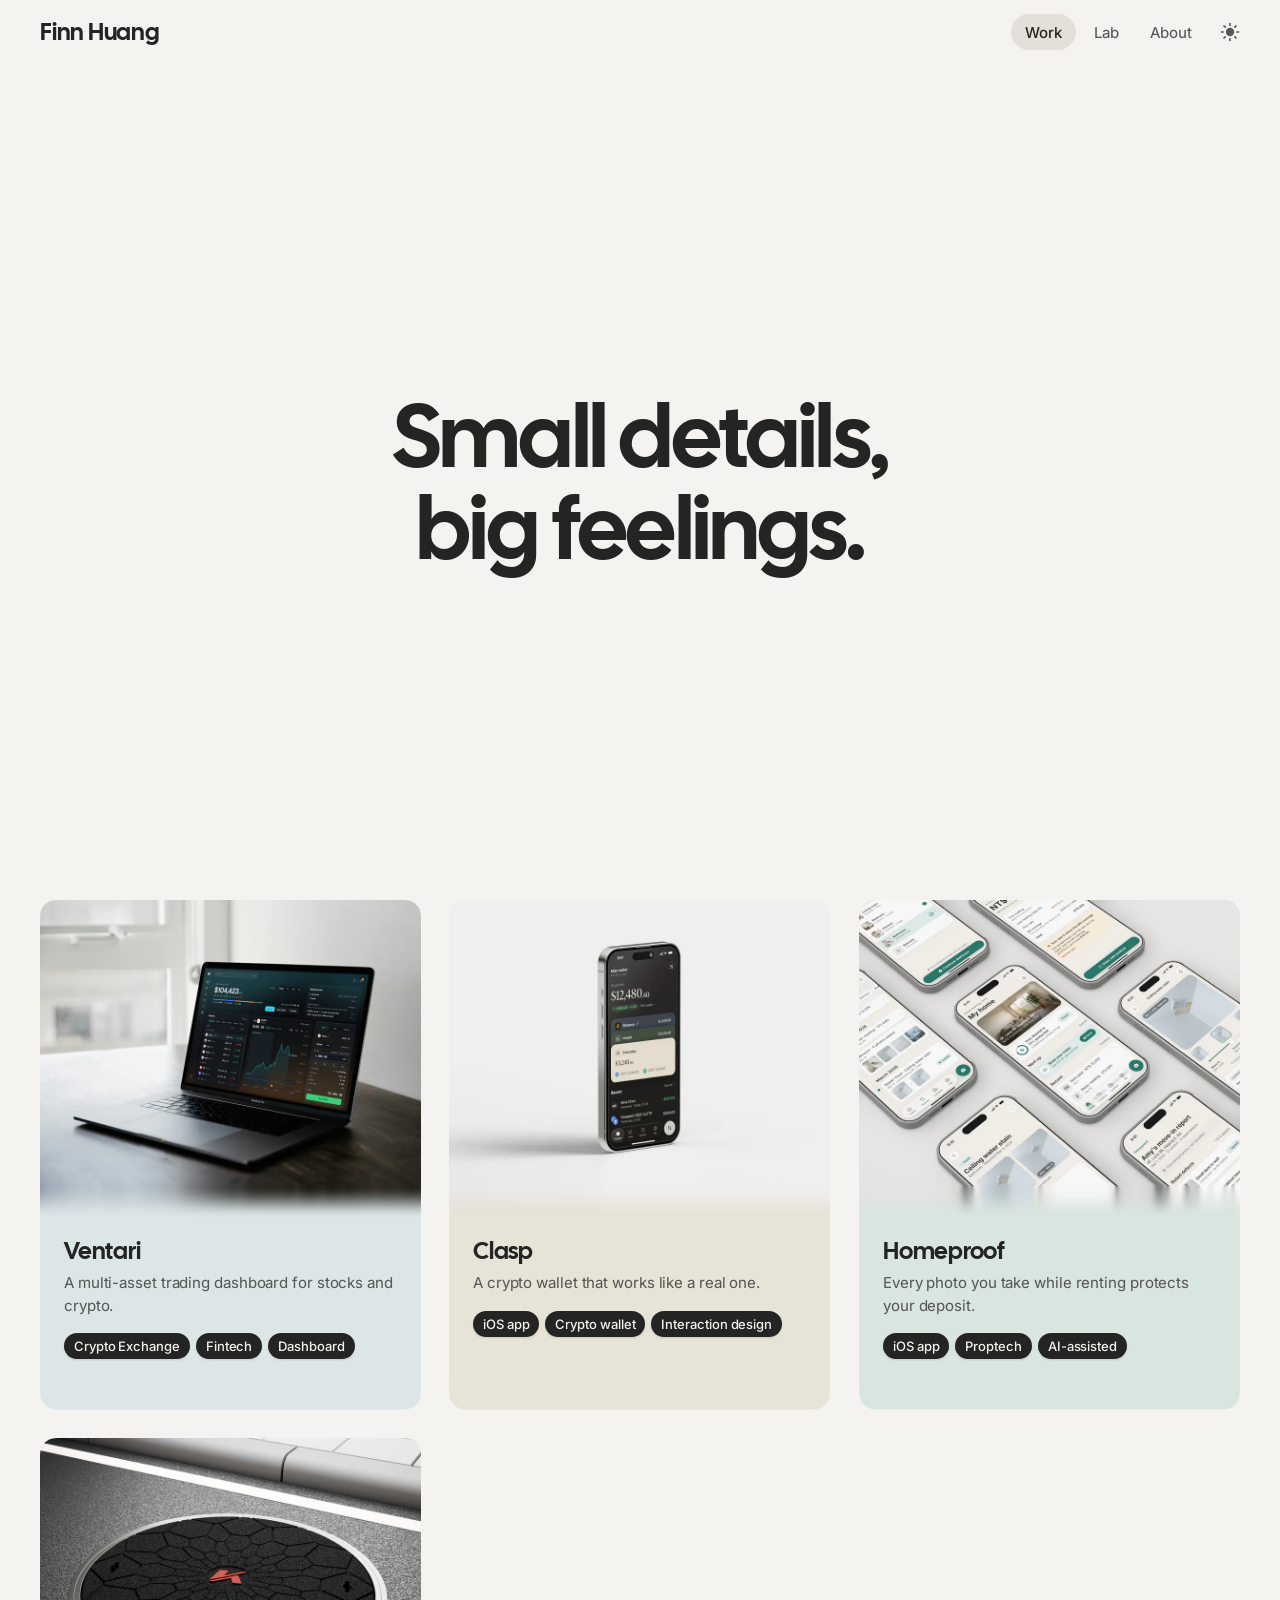
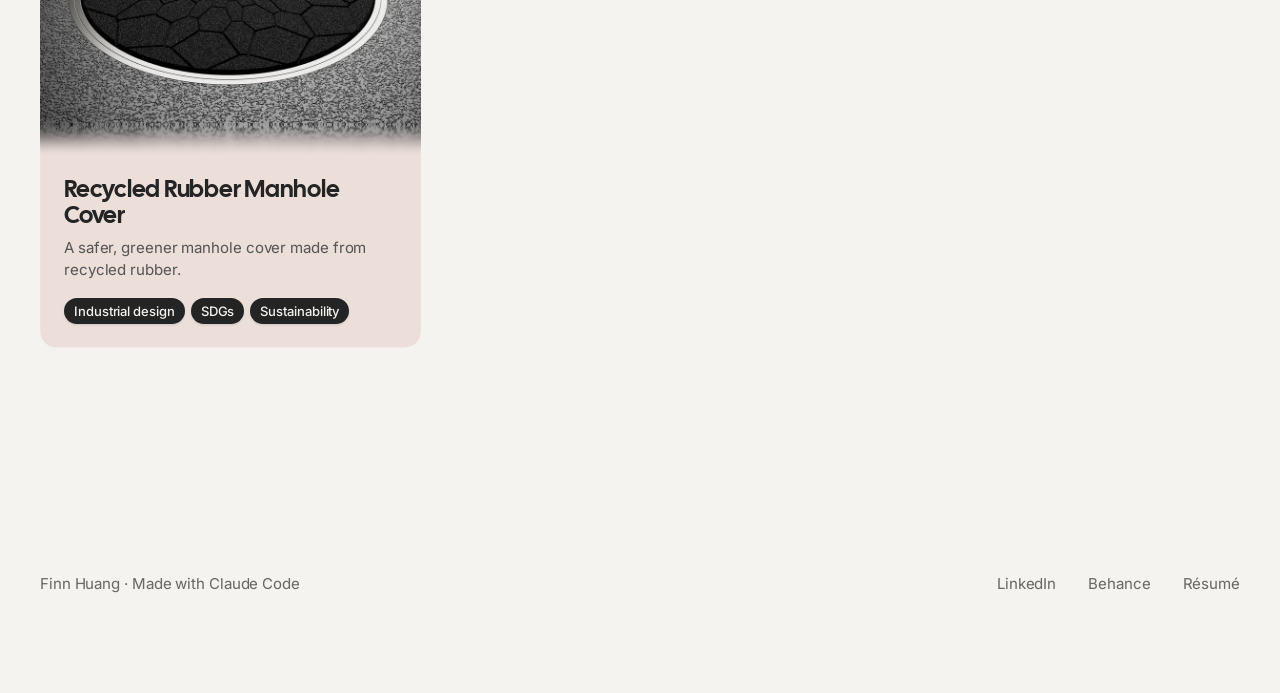
==== index.html @ 0fa808c5 "Deploy site to GitHub Pages" ====
<!doctype html>
<html lang="en">
<head>
<meta charset="utf-8">
<meta name="viewport" content="width=device-width, initial-scale=1">
<title>Finn Huang</title>
<!-- Opt in to the page transition before anything else loads, so Chrome always sees it (§4.2). -->
<style>@view-transition { navigation: auto; }</style>
<meta name="description" content="Finn Huang is a UI/UX designer in New Taipei.">
<link rel="icon" href="/favicon.ico" sizes="32x32">
<link rel="icon" href="/favicon.svg" type="image/svg+xml">
<link rel="apple-touch-icon" href="/apple-touch-icon.png">
<meta property="og:type" content="website">
<meta property="og:title" content="Finn Huang">
<meta property="og:description" content="Finn Huang is a UI/UX designer in New Taipei.">
<meta property="og:url" content="https://finnhuang0803.github.io/">
<meta property="og:image" content="https://finnhuang0803.github.io/share-card.png">
<meta property="og:image:width" content="1200">
<meta property="og:image:height" content="630">
<meta name="twitter:card" content="summary_large_image">
<meta name="twitter:image" content="https://finnhuang0803.github.io/share-card.png">
<script src="/assets/js/theme-init.js"></script>
<script src="/assets/js/transition.js"></script>
<script>document.documentElement.classList.add("js")</script>
<link rel="preload" href="/assets/fonts/cal-sans-latin-400-normal.woff2" as="font" type="font/woff2" crossorigin>
<link rel="preload" href="/assets/fonts/inter-latin-wght-normal.woff2" as="font" type="font/woff2" crossorigin>
<link rel="stylesheet" href="/assets/css/tokens.css">
<link rel="stylesheet" href="/assets/css/site.css">
<link rel="stylesheet" href="/assets/css/transition.css">
<link rel="stylesheet" href="/assets/css/home.css">
<link rel="preload" href="/content/projects.json" as="fetch" crossorigin>
<script type="module" src="/assets/js/site.js"></script>
<script type="module" src="/assets/js/home.js"></script>
</head>
<body>
  <a class="skip-link" href="#main">Skip to content</a>

  <!-- Navigation bar: identical on every page; only aria-current moves. -->
  <header class="site-nav">
    <div class="container site-nav__inner">
      <a class="site-nav__name" href="/">Finn Huang</a>
      <nav aria-label="Main">
        <ul class="site-nav__list">
          <li><a class="site-nav__link" href="/" aria-current="page">Work</a></li>
          <li><a class="site-nav__link" href="/lab/">Lab</a></li>
          <li><a class="site-nav__link" href="/about/">About</a></li>
        </ul>
      </nav>
      <button class="theme-toggle sq" data-squircle="12" type="button" aria-label="Switch theme">
        <svg class="sq-shape" aria-hidden="true"><path class="hover"/><path class="ring"/></svg>
        <svg class="theme-toggle__icon" viewBox="0 0 24 24" aria-hidden="true">
          <mask id="theme-toggle-mask" maskUnits="userSpaceOnUse" x="-4" y="-4" width="32" height="32">
            <rect x="-4" y="-4" width="32" height="32" fill="#fff"/>
            <circle class="theme-toggle__cut" cx="17.2" cy="7.6" r="7.4" fill="#000"/>
          </mask>
          <g mask="url(#theme-toggle-mask)"><circle class="theme-toggle__disc" cx="12" cy="12" r="5"/></g>
          <path class="theme-toggle__rays" d="M12 1.8v2M12 20.2v2M1.8 12h2M20.2 12h2M4.79 4.79l1.41 1.41M17.8 17.8l1.41 1.41M4.79 19.21l1.41-1.41M17.8 6.2l1.41-1.41"/>
        </svg>
      </button>
    </div>
  </header>

  <main id="main" class="page">
    <h1 class="visually-hidden">Work</h1>

    <!-- Opening (§4.1): two statements, switching every 5s with a split-flap animation. -->
    <section class="opening" aria-label="Opening">
      <div class="container">
        <p class="opening__statement" data-page-enter data-flap='["Small details, big feelings.", "Quiet design, clear intent."]'>Small details, big feelings.</p>
      </div>
      <!-- Scroll hint: fades in 2s after arrival, fades out as soon as the page scrolls. -->
      <svg class="scroll-hint" viewBox="0 0 24 24" aria-hidden="true"><path d="M12 4v15M6 13l6 6 6-6"/></svg>
    </section>

    <!-- Project cards (§4.2), built from /content/projects.json. -->
    <section class="work" aria-labelledby="work-heading">
      <div class="container">
        <h2 class="visually-hidden" id="work-heading">Projects</h2>
        <ul class="card-grid" data-project-grid></ul>
      </div>
    </section>

    <!-- The "View" magnifier that replaces the cursor over a card. -->
    <div class="view-cursor" aria-hidden="true"><div class="view-cursor__glass"><span class="view-cursor__handle"></span><span class="view-cursor__lens">View</span></div></div>
  </main>

  <!-- Footer: identical on every page. -->
  <footer class="site-footer">
    <div class="container site-footer__inner">
      <p class="site-footer__credit">Finn Huang · Made with Claude Code</p>
      <ul class="site-footer__links">
        <li><a class="site-footer__link" href="https://www.linkedin.com/in/finn-huang-227323421" target="_blank" rel="noopener">LinkedIn</a></li>
        <li><a class="site-footer__link" href="https://www.behance.net/huangjack2" target="_blank" rel="noopener">Behance</a></li>
        <li><a class="site-footer__link" href="/Finn-Huang-Resume.pdf" target="_blank" rel="noopener">Résumé</a></li>
      </ul>
    </div>
  </footer>
</body>
</html>
---- assets/css/tokens.css ----
/* Global tokens (site-design-system.md §2, §8). Every page loads this file first. */

/* ---------- Fonts: self-hosted WOFF2, licences beside them in /assets/fonts ---------- */
@font-face {
  font-family: "Cal Sans";
  src: url("/assets/fonts/cal-sans-latin-400-normal.woff2") format("woff2");
  font-weight: 400;
  font-style: normal;
  font-display: swap;
}
@font-face {
  font-family: "Inter";
  src: url("/assets/fonts/inter-latin-wght-normal.woff2") format("woff2");
  font-weight: 100 900;
  font-style: normal;
  font-display: swap;
}

/* ---------- Colour tokens are registered as colours so a theme switch can cross-fade them ---------- */
@property --bg           { syntax: "<color>"; inherits: true; initial-value: #F5F3EF; }
@property --surface      { syntax: "<color>"; inherits: true; initial-value: #ECE9E4; }
@property --line         { syntax: "<color>"; inherits: true; initial-value: #DEDAD3; }
@property --nav-selected { syntax: "<color>"; inherits: true; initial-value: #E4E0D9; }
@property --ink          { syntax: "<color>"; inherits: true; initial-value: #242424; }
@property --ink-2        { syntax: "<color>"; inherits: true; initial-value: #575757; }
@property --ink-3        { syntax: "<color>"; inherits: true; initial-value: #696969; }
@property --accent       { syntax: "<color>"; inherits: true; initial-value: #C2410C; }
@property --card-ventari       { syntax: "<color>"; inherits: true; initial-value: #DCE6E7; }
@property --card-clasp         { syntax: "<color>"; inherits: true; initial-value: #E7E3D6; }
@property --card-homeproof     { syntax: "<color>"; inherits: true; initial-value: #D9E6E0; }
@property --card-manhole-cover { syntax: "<color>"; inherits: true; initial-value: #ECDFDA; }

:root {
  /* ----- Linen + Ember, light ----- */
  color-scheme: light;
  --bg: #F5F3EF;
  --surface: #ECE9E4;
  --line: #DEDAD3;
  --nav-selected: #E4E0D9;
  --ink: #242424;
  --ink-2: #575757;
  --ink-3: #696969;
  --accent: #C2410C;

  /* Project card tints (option A "Soft") */
  --card-ventari: #DCE6E7;
  --card-clasp: #E7E3D6;
  --card-homeproof: #D9E6E0;
  --card-manhole-cover: #ECDFDA;

  /* ----- Fixed colours used by single components (values from the spec; same in both modes
     unless the dark block below changes them). Collected here in step 7 (Hallmark Floor 48). ----- */
  --marker-ink: #FFFFFF;                    /* number on markers and note badges (§5.2) */
  --chip-shadow: rgb(0 0 0 / .18);          /* markers, badges, card tags */
  --homeproof-green: #1F7A6A;               /* timeline bar, rail and points (§5.4) */
  --on-green: #FFFFFF;                      /* text on the timeline bar */
  --panel-manhole: #ECDFDA;                 /* exploded-view panel (§5.3) */
  --panel-manhole-lit: #E3D4CE;             /* note highlight on that panel */
  --ink-light: #242424;                     /* light-mode colours, kept on the light panel */
  --ink-2-light: #575757;
  --ink-3-light: #696969;
  --accent-light: #C2410C;
  --marker-ink-light: #FFFFFF;
  --card-shadow-near: rgb(0 0 0 / .06);     /* lifted card (§4.2) */
  --card-shadow-far: rgb(0 0 0 / .12);
  --tag-ring: rgb(255 255 255 / .18);       /* ring outside the card tags (§4.2.1) */
  --lens-outline: #FFFFFF;                  /* "View" magnifier outline and shadow (§4.2) */
  --lens-shadow: rgb(0 0 0 / .28);

  /* 0 in light, 1 in dark: lets CSS morph things (the theme toggle) with the theme */
  --is-dark: 0;

  /* Page colours change with the theme on the same spring as the toggle icon, so both
     arrive in the same moment. The colours use the flat curve: they follow the spring
     until it first reaches its target and stay there (colours do not bounce). */
  --theme-dur: var(--spring-state-dur);
  --theme-ease: var(--spring-state-flat);
  transition:
    --bg var(--theme-dur) var(--theme-ease), --surface var(--theme-dur) var(--theme-ease), --line var(--theme-dur) var(--theme-ease),
    --nav-selected var(--theme-dur) var(--theme-ease), --ink var(--theme-dur) var(--theme-ease), --ink-2 var(--theme-dur) var(--theme-ease),
    --ink-3 var(--theme-dur) var(--theme-ease), --accent var(--theme-dur) var(--theme-ease),
    --card-ventari var(--theme-dur) var(--theme-ease), --card-clasp var(--theme-dur) var(--theme-ease),
    --card-homeproof var(--theme-dur) var(--theme-ease), --card-manhole-cover var(--theme-dur) var(--theme-ease);

  /* ----- Type ----- */
  --font-display: "Cal Sans", "Inter", system-ui, -apple-system, "Segoe UI", sans-serif;
  --font-text: "Inter", system-ui, -apple-system, "Segoe UI", sans-serif;

  --tracking-text: -0.011em;     /* Inter, slightly negative (as in the Lab prototypes) */
  --tracking-small: -0.006em;    /* Inter at 13–15px */
  --tracking-display: -0.02em;         /* Cal Sans: page titles, large statements, major headings */
  --tracking-display-small: -0.01em;   /* Cal Sans: name in the nav, minor headings */

  /* Role: size, line height, weight (desktop reference at 1440; display sizes are fluid) */
  --name-size: 24px;        --name-lh: 24px;         --name-weight: 400;
  --nav-size: 15px;         --nav-lh: 23px;          --nav-weight: 450;   --nav-weight-selected: 500;
  --hero-size: clamp(44px, calc(32px + 4.4444vw), 96px);                  /* 96 at 1440, 68 at 810 */
  --hero-lh: 1.04;
  --h2-major-size: clamp(28px, calc(14.571px + 1.9048vw), 42px);          /* 42 at 1440, 30 at 810 */
  --h2-minor-size: clamp(24px, calc(10.667px + 1.4815vw), 32px);          /* 32 at 1440, 22.7 at 810 */
  --heading-lh: 1.1;
  --lead-size: 18px;        --lead-lh: 28.8px;       --lead-weight: 420;
  --body-size: 16px;        --body-lh: 25.6px;       --body-weight: 420;
  --meta-size: 15px;        --meta-size-small: 13px; --meta-lh: 1.5;
  --meta-weight: 420;       --meta-weight-strong: 450;
  --button-size: 14px;      --button-lh: 20px;       --button-weight: 500;
  --emphasis-weight: 540;
  --note-title-weight: 500;

  /* ----- Spacing and pacing ----- */
  --nav-h: 64px;
  --content-max: 1280px;                                  /* includes the side gutters */
  --gutter: clamp(20px, 5vw, 40px);                       /* 40 from 800 wide up */
  --section-gap: clamp(80px, 10vw, 144px);                /* 144 at 1440 */
  --grid-gap: clamp(20px, 2.2223vw, 32px);                /* 32 at 1440 */
  --footer-h: clamp(176px, 17.0139vw, 245px);             /* 245 at 1440 */

  /* ----- Radius tiers (all drawn as 60% squircles by /assets/js/squircle.js) ----- */
  --radius-panel: 16;
  --radius-icon-button: 12;
  --radius-control: 8;
  --radius-chip: 6;

  /* ----- Spring tokens (§8). These are fallbacks; /assets/js/spring.js replaces them
     with exact spring curves generated from response / damping. ----- */
  --spring-press: cubic-bezier(.3, 1.4, .5, 1);    --spring-press-dur: 550ms;
  --spring-state: cubic-bezier(.3, 1.3, .5, 1);    --spring-state-dur: 641ms;
  --spring-state-flat: cubic-bezier(.3, 1, .5, 1);
  --spring-travel: cubic-bezier(.25, 1.15, .4, 1); --spring-travel-dur: 687ms;
  --spring-enter: cubic-bezier(.2, .9, .3, 1);     --spring-enter-dur: 672ms;
}

/* ----- Linen + Ember, dark: only when the visitor chose it (light is the default) ----- */
:root[data-theme="dark"] {
  color-scheme: dark;
  --bg: #161514;
  --surface: #1F1E1C;
  --line: #2C2A27;
  --nav-selected: #2B2926;
  --ink: #E6E6E6;
  --ink-2: #B0B0B0;
  --ink-3: #8C8C8C;
  --accent: #FB8A5C;
  --card-ventari: #1C2527;
  --card-clasp: #25241E;
  --card-homeproof: #1B2622;
  --card-manhole-cover: #2A201E;
  --marker-ink: #161514;
  --card-shadow-near: rgb(0 0 0 / .35);
  --card-shadow-far: rgb(0 0 0 / .5);
  --lens-outline: rgb(0 0 0 / .6);
  --lens-shadow: rgb(0 0 0 / .4);
  --is-dark: 1;
}

@media (prefers-reduced-motion: reduce) {
  :root { --theme-dur: 200ms; --theme-ease: ease; }
}
---- assets/css/site.css ----
/* Page shell shared by every page: base styles, navigation bar, footer.
   Tokens come from tokens.css. Rules: site-design-system.md §2, §3, §8. */

*, *::before, *::after { box-sizing: border-box; }

html {
  overflow-x: clip;                     /* never a sideways scroll (Hallmark Floor 34) */
  -webkit-text-size-adjust: 100%;
  text-size-adjust: 100%;
  scroll-padding-top: var(--nav-h);
  background: var(--bg);
}

body {
  overflow-x: clip;
  margin: 0;
  min-height: 100vh;
  min-height: 100svh;
  padding-top: var(--nav-h);            /* room for the fixed navigation bar */
  display: flex;
  flex-direction: column;
  background: var(--bg);
  color: var(--ink);
  font-family: var(--font-text);
  font-size: var(--body-size);
  line-height: var(--body-lh);
  font-weight: var(--body-weight);
  letter-spacing: var(--tracking-text);
  -webkit-font-smoothing: antialiased;
  -moz-osx-font-smoothing: grayscale;
  text-rendering: optimizeLegibility;
}

a { color: inherit; text-decoration: none; }
button { font: inherit; letter-spacing: inherit; color: inherit; }
ul { margin: 0; padding: 0; list-style: none; }
p, h1, h2, h3 { margin: 0; }
strong { font-weight: var(--emphasis-weight); color: var(--ink); }
img, svg, video { display: block; max-width: 100%; }

:focus { outline: none; }
:focus-visible { outline: 2px solid var(--accent); outline-offset: 2px; }

.visually-hidden {
  position: absolute;
  width: 1px; height: 1px;
  margin: -1px; padding: 0; border: 0;
  overflow: hidden;
  clip-path: inset(50%);
  white-space: nowrap;
}

/* Content column: max 1280 including the side gutters, centred. */
.container {
  width: 100%;
  max-width: var(--content-max);
  margin-inline: auto;
  padding-inline: var(--gutter);
}

/* The first section of every page fills the first screen (viewport minus the nav). */
.page {
  flex: 1 0 auto;
  min-height: calc(100vh - var(--nav-h));
  min-height: calc(100svh - var(--nav-h));
}

/* Page entrance (§3): hidden before the first paint while page-enter.js prepares the fade. */
html.pe [data-page-enter] { opacity: 0; }

/* ---------- Squircle shapes (drawn by /assets/js/squircle.js) ---------- */
.sq { position: relative; isolation: isolate; }
.sq > svg.sq-shape {
  position: absolute; inset: 0;
  width: 100%; height: 100%;
  max-width: none;
  overflow: visible;
  pointer-events: none;
  z-index: -1;
}
.sq > svg.sq-shape path { fill: none; }

/* ---------- Skip link (keyboard only) ---------- */
.skip-link {
  position: fixed;
  top: 12px; left: 12px;
  z-index: 200;
  padding: 8px 14px;
  border-radius: 999px;
  background: var(--ink);
  color: var(--bg);
  font-size: var(--button-size);
  line-height: var(--button-lh);
  font-weight: var(--button-weight);
  transform: translateY(-64px);
}
.skip-link:focus-visible { transform: none; }

/* ---------- Navigation bar ---------- */
.site-nav {
  position: fixed;
  top: 0; left: 0; right: 0;
  z-index: 100;
  height: var(--nav-h);
  background: var(--bg);               /* solid; no glass */
}
/* No line at the top of the page; a 1px rule fades in once the page is scrolled. */
.site-nav::after {
  content: "";
  position: absolute;
  left: 0; right: 0; bottom: 0;
  height: 1px;
  background: var(--line);
  opacity: 0;
  transition: opacity 200ms ease;
}
.site-nav.is-scrolled::after { opacity: 1; }
.site-nav__inner {
  height: 100%;
  display: flex;
  align-items: center;
}
.site-nav__name {
  margin-right: auto;
  font-family: var(--font-display);
  font-size: var(--name-size);
  line-height: var(--name-lh);
  font-weight: var(--name-weight);
  letter-spacing: var(--tracking-display-small);
  color: var(--ink);
  white-space: nowrap;
  border-radius: 4px;
}
.site-nav__list {
  display: flex;
  align-items: center;
  gap: 4px;
}
.site-nav__link {
  position: relative;
  display: block;
  padding: 6.5px 14px;                 /* 36px tall pill */
  border-radius: 999px;                /* full pill: stays a plain radius */
  font-size: var(--nav-size);
  line-height: var(--nav-lh);
  font-weight: var(--nav-weight);
  letter-spacing: var(--tracking-small);
  color: var(--ink-2);
  white-space: nowrap;
  user-select: none;
  -webkit-user-select: none;
  -webkit-tap-highlight-color: transparent;
  transition: transform var(--spring-press-dur) var(--spring-press);
}
/* Taller hit area for fingers without changing the pill. */
.site-nav__link::after {
  content: "";
  position: absolute;
  inset: -6px 0;
}
.site-nav__link[aria-current="page"] {
  background: var(--nav-selected);
  color: var(--ink);
  font-weight: var(--nav-weight-selected);
}
@media (hover: hover) {
  .site-nav__link:hover { color: var(--ink); }
}
.site-nav__link:active,
.theme-toggle:active {
  transform: scale(.96);
  transition-duration: 120ms;
  transition-timing-function: ease-out;
}

/* Theme toggle: 40×40 icon button, radius 12 squircle. */
.theme-toggle {
  flex: none;
  width: 40px; height: 40px;
  margin: 0 -10px 0 4px;               /* the icon, not the button edge, lines up with the content edge */
  padding: 0;
  border: 0;
  background: none;
  display: grid;
  place-items: center;
  color: var(--ink-2);
  cursor: pointer;
  -webkit-tap-highlight-color: transparent;
  transition: transform var(--spring-press-dur) var(--spring-press);
}
.theme-toggle:focus-visible { outline: none; }      /* ring is drawn on the squircle path */
.theme-toggle > svg.sq-shape .hover { fill: var(--surface); opacity: 0; transition: opacity 120ms ease; }
.theme-toggle > svg.sq-shape .ring  { stroke: var(--accent); stroke-width: 4; opacity: 0; }
.theme-toggle:focus-visible > svg.sq-shape .ring { opacity: 1; }
@media (hover: hover) {
  .theme-toggle:hover { color: var(--ink); }
  .theme-toggle:hover > svg.sq-shape .hover { opacity: 1; }
}

/* Sun ⇄ moon morph, driven by --is-dark (0 light, 1 dark) on the state spring:
   the rays retract, the disc grows, and a crescent cut slides in from the top right. */
.theme-toggle__icon { width: 20px; height: 20px; overflow: visible; }
.theme-toggle__disc,
.theme-toggle__rays,
.theme-toggle__cut {
  transform-box: view-box;
  transform-origin: 12px 12px;
  transition:
    transform var(--spring-state-dur) var(--spring-state),
    opacity var(--spring-state-dur) var(--spring-state);
}
.theme-toggle__disc { fill: currentColor; transform: scale(calc(1 + .7 * var(--is-dark))); }
.theme-toggle__rays {
  fill: none;
  stroke: currentColor;
  stroke-width: 2;
  stroke-linecap: round;
  transform: rotate(calc(var(--is-dark) * -45deg)) scale(calc(1 - .65 * var(--is-dark)));
  opacity: calc(1 - var(--is-dark));
}
.theme-toggle__cut {
  transform: translate(calc((1 - var(--is-dark)) * 12px), calc((1 - var(--is-dark)) * -10px));
}

/* ---------- Back link "← All Work": project pages and the 404 page (§5) ---------- */
.back-link {
  display: inline-flex;
  align-items: center;
  gap: 8px;
  padding: 6px 0;
  border-radius: 4px;
  font-size: var(--meta-size);
  line-height: 24px;
  font-weight: var(--meta-weight-strong);
  letter-spacing: var(--tracking-small);
  color: var(--ink-2);
}
.back-link svg {
  width: 20px; height: 20px;
  fill: none;
  stroke: currentColor;
  stroke-width: 1.5;
  stroke-linecap: round;
  stroke-linejoin: round;
  transition: transform var(--spring-press-dur) var(--spring-press);
}
@media (hover: hover) {
  .back-link:hover { color: var(--ink); }
  .back-link:hover svg { transform: translateX(-3px); }
}
@media (prefers-reduced-motion: reduce) {
  .back-link svg { transition: none; }
  .back-link:hover svg { transform: none; }
}

/* ---------- Footer ---------- */
.site-footer {
  flex: none;
  min-height: var(--footer-h);
  display: flex;
  align-items: center;
  color: var(--ink-3);
  font-size: var(--meta-size);
  line-height: var(--meta-lh);
  font-weight: var(--meta-weight);
  letter-spacing: var(--tracking-small);
}
.site-footer__inner {
  display: flex;
  align-items: center;
  justify-content: space-between;
  gap: 16px 32px;
}
.site-footer__links {
  display: flex;
  align-items: center;
  gap: 32px;
}
.site-footer__link {
  position: relative;
  display: block;
  border-radius: 4px;
}
.site-footer__link::after {           /* taller hit area */
  content: "";
  position: absolute;
  inset: -10px -8px;
}
@media (hover: hover) {
  .site-footer__link:hover { color: var(--ink); }
}

/* ---------- Narrow screens ---------- */
@media (max-width: 639.98px) {
  .site-footer__inner {
    flex-direction: column;
    align-items: flex-start;
  }
  .site-footer__links { gap: 24px; }
}
@media (max-width: 479.98px) {
  .site-nav__list { gap: 0; }
  .site-nav__link { padding-inline: 10px; }
  .theme-toggle { margin-left: 0; }
}
/* Guard for very small phones (under 360 wide), so the bar never overflows. */
@media (max-width: 359.98px) {
  :root { --gutter: 16px; --name-size: 20px; }
  .site-nav__link { padding-inline: 8px; }
}

/* ---------- Reduce motion: no morph travel or press scale, a short fade instead ---------- */
@media (prefers-reduced-motion: reduce) {
  .site-nav__link, .theme-toggle { transition: none; }
  .site-nav__link:active, .theme-toggle:active { transform: none; }
  .theme-toggle__disc, .theme-toggle__cut { transition: none; }
  .theme-toggle__rays { transition: opacity 200ms ease; transform: none; }
}
---- assets/css/transition.css ----
/* Circular reveal between Home and project pages (site-design-system.md §4.2).
   Loaded on Home and every project page only; the motion itself is in transition.js. */

/* Both pages opt in to cross-document view transitions. They carry the return (project →
   Home) and the Forward button into a project; transition.js skips every other navigation.
   (Opening from a card draws its circle on Home itself, see .pt-veil.)
   The opt-in itself, @view-transition { navigation: auto; }, is an inline <style> at the top of
   each page's <head>: in this file it sometimes arrived after Chrome had already decided, and
   the return circle was skipped (found in step 7). */

/* The navigation bar is identical on both pages: it stays still above the circle. */
.site-nav { view-transition-name: site-nav; }

/* Pointer input reaches the live page during a transition, so a click is never lost. */
::view-transition { pointer-events: none; }

/* Opening: the new page (the project) is clipped to the growing circle over the old page,
   which stays as it was. No blending: both images are opaque. */
html.pt-open::view-transition-old(root),
html.pt-open::view-transition-new(root),
html.pt-return::view-transition-old(root),
html.pt-return::view-transition-new(root) {
  animation: none;
  mix-blend-mode: normal;
}

/* Returning: the old page (the project) lies on top and keeps covering Home until the grid
   is in place and the cards are about to rise; then it shrinks into the card. */
html.pt-return::view-transition-old(root) {
  z-index: 1;
  animation: pt-hold 3s linear;
}
@keyframes pt-hold { from { opacity: 1; } to { opacity: 1; } }

/* Returning to Home: its content waits, hidden, until the grid and its cards are ready (a few
   frames). With "pt-unpainted" the nav waits too: nothing is painted, so the browser keeps the
   previous page's last frame on screen until Home appears at the grid. */
html.pt-placing .page,
html.pt-placing .site-footer,
html.pt-unpainted body { visibility: hidden; }

/* The circle in the page colour, under the nav. Opening: it grows from the click point over
   Home (it is what the project page looks like before its entrance), then the browser switches
   page. Returning without a browser transition: it stands in for the still-empty project page
   and shrinks into the card. */
html.pt-opening .view-cursor { visibility: hidden; }
.pt-veil {
  position: fixed;
  inset: 0;
  z-index: 90;
  background: var(--bg);
  pointer-events: none;
}

/* Cards that were on screen a moment ago stay as they were (no entrance replay). */
.card-cell.pt-instant .card { transition: none !important; }
---- assets/css/home.css ----
/* Home (Work): opening statements and project cards. Rules: site-design-system.md §4, §8. */

/* ---------- Opening: one statement, centred, filling the first screen (§2 pacing, §4.1) ---------- */
.opening {
  position: relative;
  min-height: calc(100vh - var(--nav-h));
  min-height: calc(100svh - var(--nav-h));
  display: grid;
  align-items: center;
}
.opening__statement {
  position: relative;
  font-family: var(--font-display);
  font-size: var(--hero-size);
  line-height: var(--hero-lh);
  font-weight: 400;
  letter-spacing: var(--tracking-display);
  color: var(--ink);
  text-align: center;
  text-wrap: balance;
}

/* Scroll hint: a faint small arrow at the bottom centre of the first screen.
   home.js shows it 2s after arrival (fades in while settling 8px down into place, on
   spring-enter) and hides it as soon
   as the page scrolls (200ms fade). Reduced motion: fade only. */
.scroll-hint {
  position: absolute;
  left: 50%;
  bottom: 32px;
  width: 20px; height: 20px;
  margin-left: -10px;
  overflow: visible;
  pointer-events: none;
  fill: none;
  stroke: var(--ink-3);
  stroke-width: 1.5;
  stroke-linecap: round;
  stroke-linejoin: round;
  opacity: 0;
  transform: translate3d(0, -8px, 0);
  transition: opacity 200ms ease, transform 200ms ease;
}
.scroll-hint.is-on {
  opacity: .5;
  transform: none;
  transition:
    opacity var(--spring-enter-dur) var(--spring-enter),
    transform var(--spring-enter-dur) var(--spring-enter);
}
@media (prefers-reduced-motion: reduce) {
  .scroll-hint, .scroll-hint.is-on { transform: none; transition: opacity 200ms ease; }
}

/* Split-flap board (built by /assets/js/flap.js). Every character is its own layer,
   drawn at the position the browser gives it in normal text. */
.flap { position: relative; display: block; width: 100%; }
.flap__g {
  position: absolute;
  top: 0; left: 0;
  display: block;
  height: calc(var(--hero-size) * var(--hero-lh));
  white-space: pre;
  transform-origin: 50% 50%;            /* the hinge runs through the middle of the line */
  backface-visibility: hidden;
  will-change: transform, opacity;
  pointer-events: none;
}
.flap__g--top    { clip-path: inset(-40% -30% 50% -30%); }
.flap__g--bottom { clip-path: inset(50% -30% -40% -30%); }

/* Hidden copy used only to measure where each character sits. */
.flap__measure {
  position: absolute;
  inset: 0 0 auto 0;
  visibility: hidden;
  pointer-events: none;
}
.flap__measure-statement { position: absolute; top: 0; left: 0; right: 0; display: block; }
.flap__measure-half { display: block; }

/* ---------- Project grid (§4.2): max 3 per row, all cards the same height ---------- */
.work { padding-bottom: var(--section-gap); }
.card-grid {
  display: grid;
  grid-template-columns: repeat(3, minmax(0, 1fr));
  grid-auto-rows: 1fr;                  /* every row as tall as the tallest card */
  gap: var(--grid-gap);
}
@media (max-width: 1023.98px) { .card-grid { grid-template-columns: repeat(2, minmax(0, 1fr)); } }
/* One column: each card is as tall as its own content (step 7, Jack); the shared row height
   only applies where cards sit side by side. */
@media (max-width: 599.98px)  { .card-grid { grid-template-columns: minmax(0, 1fr); grid-auto-rows: auto; } }

.card-cell { position: relative; display: flex; }

.card {
  --tint: var(--tint-light);
  position: relative;
  display: flex;
  flex: 1;
  color: var(--ink);
  border-radius: 16px;                  /* only for the native focus fallback; the ring is drawn on the squircle */
  -webkit-tap-highlight-color: transparent;
}
:root[data-theme="dark"] .card { --tint: var(--tint-dark); }
.card:focus-visible { outline: none; }

.card__lift {
  position: relative;
  display: flex;
  flex: 1;
  transform-origin: 50% 50%;
  will-change: transform;
}

/* Tint, shadow and focus ring are drawn on the card's squircle (cards.js), in slices so the
   card can grow downward on hover. Only the shadow's opacity and the slices' transforms move. */
.card__shadow,
.card__bg,
.card__ring {
  position: absolute;
  inset: 0;
  width: 100%; height: 100%;
  max-width: none;
  overflow: visible;
  pointer-events: none;
}
.card__shadow {
  opacity: 0;
  filter: drop-shadow(0 18px 36px var(--card-shadow-far)) drop-shadow(0 3px 8px var(--card-shadow-near));
}
.card__shadow path,
.card__bg path { fill: var(--tint); transition: fill var(--theme-dur) var(--theme-ease); }
.card__ring { z-index: 2; opacity: 0; }
.card__ring path { fill: none; stroke: var(--accent); stroke-width: 2; }
.card:focus-visible .card__ring { opacity: 1; }

.card__body {
  position: relative;
  z-index: 1;
  flex: 1;
  display: flex;
  flex-direction: column;
  border-radius: 16px;                  /* replaced by the squircle clip once JS runs */
}

.card__cover {
  position: relative;
  flex: none;
  aspect-ratio: 4 / 3;
  overflow: hidden;
  background: var(--tint);
}
.card__img,
.card__video {
  position: absolute;
  inset: 0;
  width: 100%; height: 100%;
  object-fit: cover;
}
.card__video { opacity: 0; transition: opacity 200ms ease; }
.card__video.is-on { opacity: 1; transition: none; }   /* appears at once: its first frame is the cover */

/* Fade band (§4.2.1): generated from the cover's bottom row, fading out onto the card tint, so
   there is no hard line between picture and text. The cover itself is never covered or faded. */
.card__fade {
  flex: none;
  display: block;
  width: 100%;
  height: 32px;
  max-width: none;
}

.card__text {
  flex: 1;
  display: flex;
  flex-direction: column;
  padding: 20px 24px 24px;
}

/* Tags (§4.2.1): solid pills under the summary, so the cover is shown whole. They lift with the
   card; on hover they move down with it to make room for the hover lines (cards.js). */
.card__tags {
  margin-top: 16px;
  display: flex;
  flex-wrap: wrap;
  gap: 6px;
  list-style: none;
  padding: 0;
}
.card__tag {
  height: 26px;
  padding: 0 10px;
  border-radius: 999px;
  background: var(--ink);                /* #242424 in light mode; inverted in dark (#E6E6E6) */
  color: var(--bg);                      /* #F5F3EF in light mode; #161514 in dark */
  box-shadow: 0 0 0 1px var(--tag-ring), 0 1px 2px var(--chip-shadow);
  font-size: 13px;
  line-height: 26px;
  font-weight: 500;
  letter-spacing: var(--tracking-small);
  white-space: nowrap;
}
.card__title {
  font-family: var(--font-display);
  font-size: 24px;
  line-height: 1.1;
  font-weight: 400;
  letter-spacing: var(--tracking-display-small);
  color: var(--ink);                    /* never changes on hover (§4.2) */
}
.card__copy {
  margin-top: 8px;
  font-size: var(--meta-size);
  line-height: var(--meta-lh);
  font-weight: var(--meta-weight);
  letter-spacing: var(--tracking-small);
  color: var(--ink-2);
}
/* At rest the card is sized for the name and summary only. The hover lines sit in the
   same spot, out of the flow; on hover the card grows down just far enough to make room
   for them (cards.js measures how far), so the cover is never covered. */
.card__copy { position: relative; }
.card__more {
  position: absolute;
  top: 0; left: 0; right: 0;
  opacity: 0;
}

/* Touch devices (no hover): the hover lines show directly; a tap opens the project. */
@media (hover: none), (pointer: coarse) {
  .card__summary { display: none; }
  .card__more { position: static; opacity: 1 !important; transform: none !important; }
}

/* ---------- Entrance: fade and rise in sequence, landing almost together ---------- */
.js .card-cell .card {
  opacity: 0;
  transform: translate3d(0, 24px, 0);
}
.js .card-cell.is-in .card {
  opacity: 1;
  transform: none;
  transition:
    opacity var(--spring-enter-dur) var(--spring-enter),
    transform var(--spring-enter-dur) var(--spring-enter);
  transition-delay: var(--delay, 0ms);
}

/* ---------- "View" magnifier cursor ---------- */
html.is-view-cursor, html.is-view-cursor * { cursor: none !important; }
.view-cursor {
  position: fixed;
  top: 0; left: 0;
  z-index: 150;
  width: 0; height: 0;
  pointer-events: none;
  opacity: 0;
}
.view-cursor__glass {
  position: absolute;
  left: -32px; top: -32px;
  width: 64px; height: 64px;
  transform-origin: 32px 32px;          /* grows from the pointer */
  transform: scale(0);
}
.view-cursor__lens {
  position: absolute;
  inset: 0;
  display: grid;
  place-items: center;
  border-radius: 50%;
  background: var(--ink);
  color: var(--bg);
  font-size: var(--button-size);
  line-height: var(--button-lh);
  font-weight: var(--button-weight);
  letter-spacing: var(--tracking-small);
}
.view-cursor__handle {
  position: absolute;
  left: 49.5px; top: 53px;               /* starts just inside the lens, at its bottom right */
  width: 7px; height: 22px;
  border-radius: 999px;
  background: var(--ink);
  transform: rotate(-45deg);
  transform-origin: 50% 0;
}
/* The magnifier sits on photos, light or dark, so it carries its own edge: a thin outline
   in the opposite tone plus a soft shadow, drawn around lens and handle as one shape. */
.view-cursor__glass {
  filter: drop-shadow(0 0 .6px var(--lens-outline)) drop-shadow(0 0 .6px var(--lens-outline)) drop-shadow(0 4px 10px var(--lens-shadow));
}
@media (hover: none), (pointer: coarse) { .view-cursor { display: none; } }

/* ---------- Reduce motion: opacity only ---------- */
@media (prefers-reduced-motion: reduce) {
  .js .card-cell .card { transform: none; }
  .js .card-cell.is-in .card { transition: opacity 200ms ease; transition-delay: 0ms; }
}
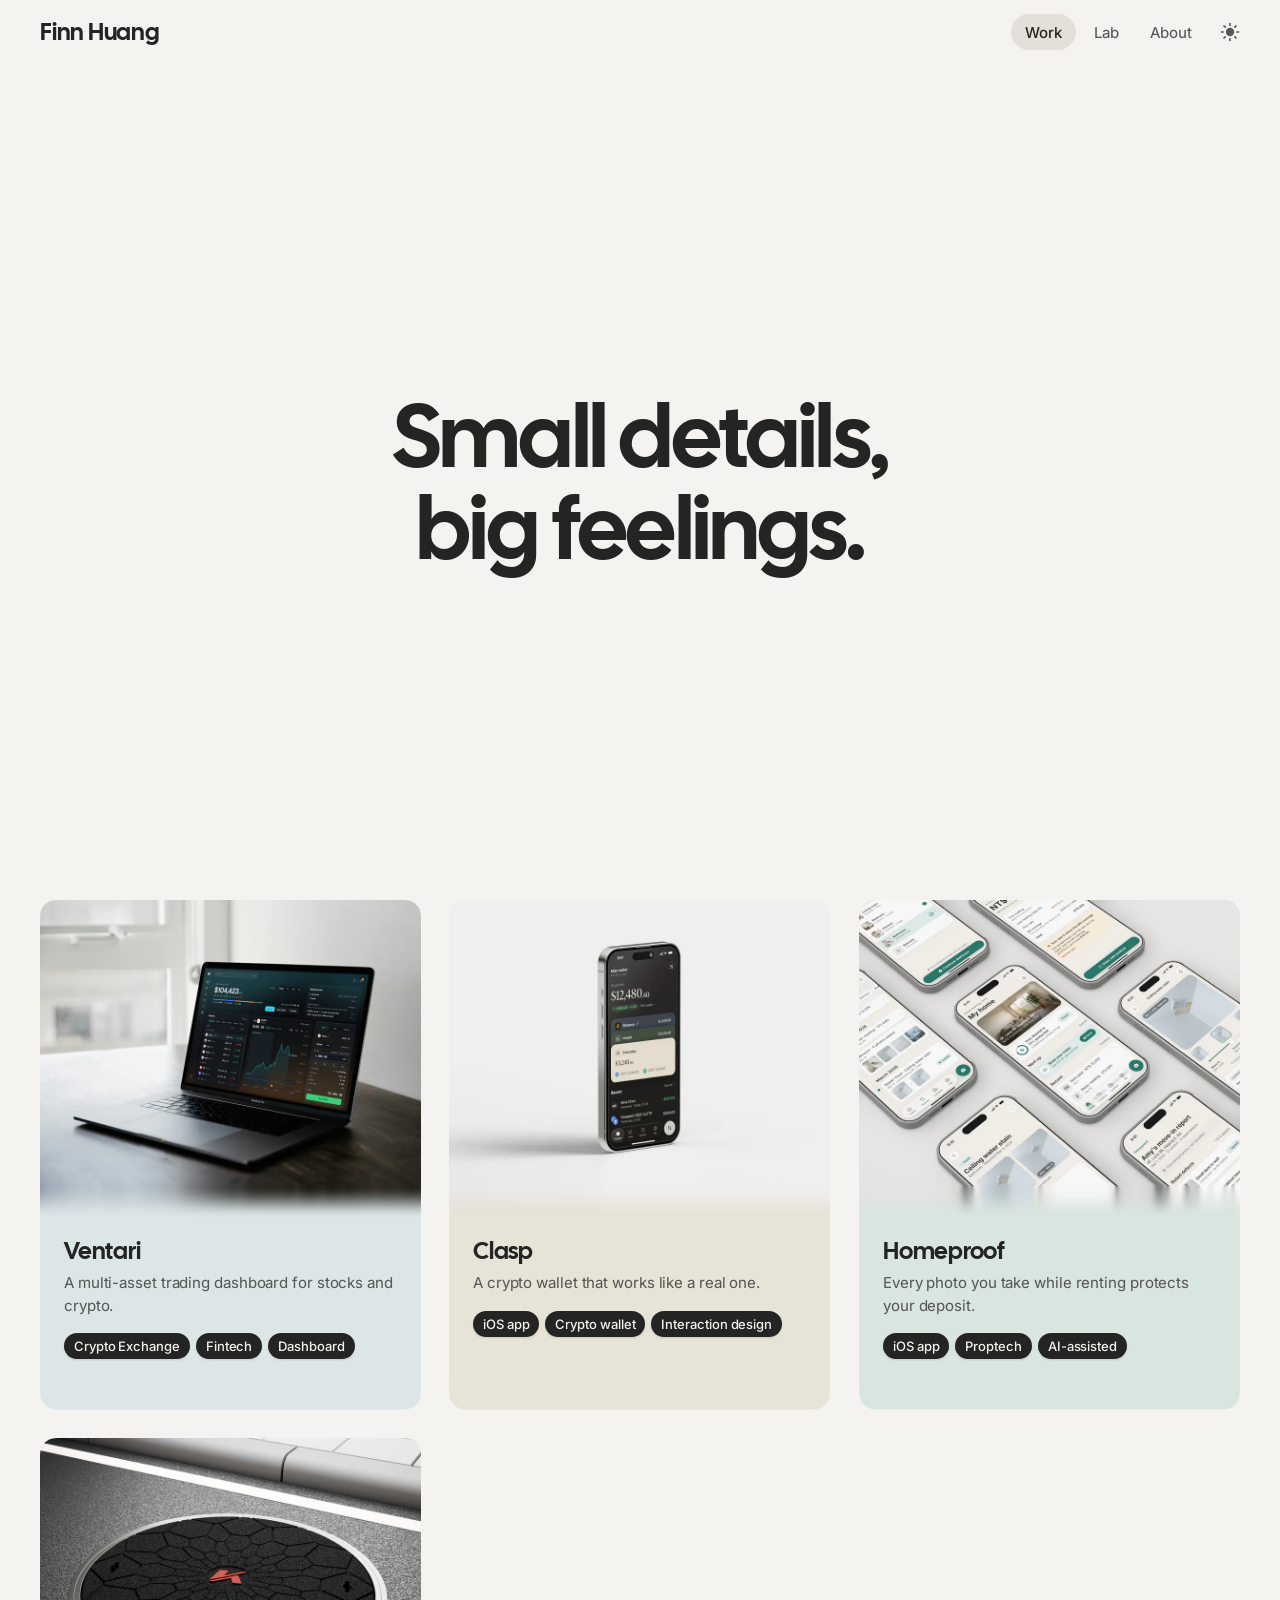
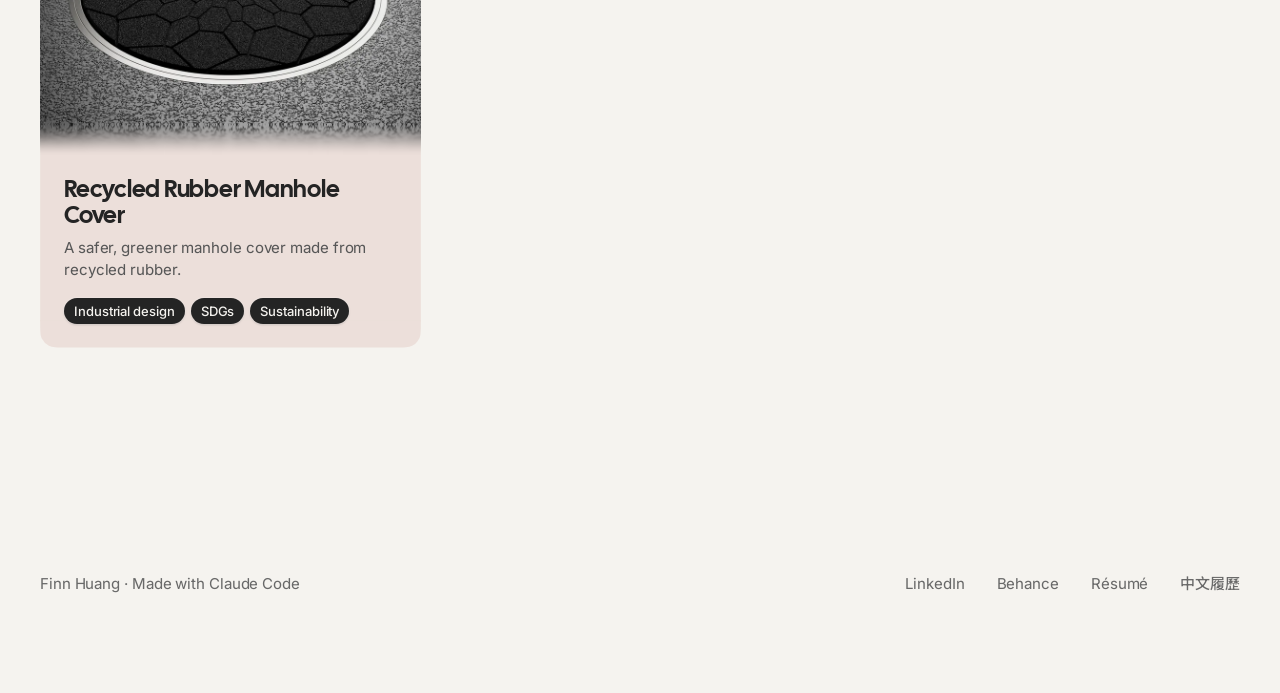
==== commit 0a9e23dc: "About: Chinese résumé button and footer link, Skills section, new résumés Co-Authored-By: Claude Opu" ====
--- a/index.html
+++ b/index.html
@@ -92,6 +92,7 @@
         <li><a class="site-footer__link" href="https://www.linkedin.com/in/finn-huang-227323421" target="_blank" rel="noopener">LinkedIn</a></li>
         <li><a class="site-footer__link" href="https://www.behance.net/huangjack2" target="_blank" rel="noopener">Behance</a></li>
         <li><a class="site-footer__link" href="/Finn-Huang-Resume.pdf" target="_blank" rel="noopener">Résumé</a></li>
+        <li><a class="site-footer__link" href="/Finn-Huang-Resume-zh.pdf" target="_blank" rel="noopener" lang="zh-Hant">中文履歷</a></li>
       </ul>
     </div>
   </footer>
--- a/assets/css/tokens.css
+++ b/assets/css/tokens.css
@@ -14,6 +14,16 @@
   font-weight: 100 900;
   font-style: normal;
   font-display: swap;
+}
+/* Inter has no Chinese glyphs: a subset of Noto Sans TC (variable weight) holding only the
+   Chinese characters used on the site (中文履歷). Rebuild it when new Chinese text is added. */
+@font-face {
+  font-family: "Noto Sans TC";
+  src: url("/assets/fonts/noto-sans-tc-subset-wght.woff2") format("woff2");
+  font-weight: 100 900;
+  font-style: normal;
+  font-display: swap;
+  unicode-range: U+4E2D, U+5C65, U+6587, U+6B77;
 }
 
 /* ---------- Colour tokens are registered as colours so a theme switch can cross-fade them ---------- */
@@ -83,8 +93,8 @@
     --card-homeproof var(--theme-dur) var(--theme-ease), --card-manhole-cover var(--theme-dur) var(--theme-ease);
 
   /* ----- Type ----- */
-  --font-display: "Cal Sans", "Inter", system-ui, -apple-system, "Segoe UI", sans-serif;
-  --font-text: "Inter", system-ui, -apple-system, "Segoe UI", sans-serif;
+  --font-display: "Cal Sans", "Inter", "Noto Sans TC", system-ui, -apple-system, "Segoe UI", sans-serif;
+  --font-text: "Inter", "Noto Sans TC", system-ui, -apple-system, "Segoe UI", sans-serif;
 
   --tracking-text: -0.011em;     /* Inter, slightly negative (as in the Lab prototypes) */
   --tracking-small: -0.006em;    /* Inter at 13–15px */
--- a/assets/css/site.css
+++ b/assets/css/site.css
@@ -286,6 +286,8 @@
   position: absolute;
   inset: -10px -8px;
 }
+/* Chinese link (Noto Sans TC subset): 480 matches the stroke of Inter 420 beside it (§2 Typography). */
+.site-footer__link[lang="zh-Hant"] { font-weight: 480; }
 @media (hover: hover) {
   .site-footer__link:hover { color: var(--ink); }
 }
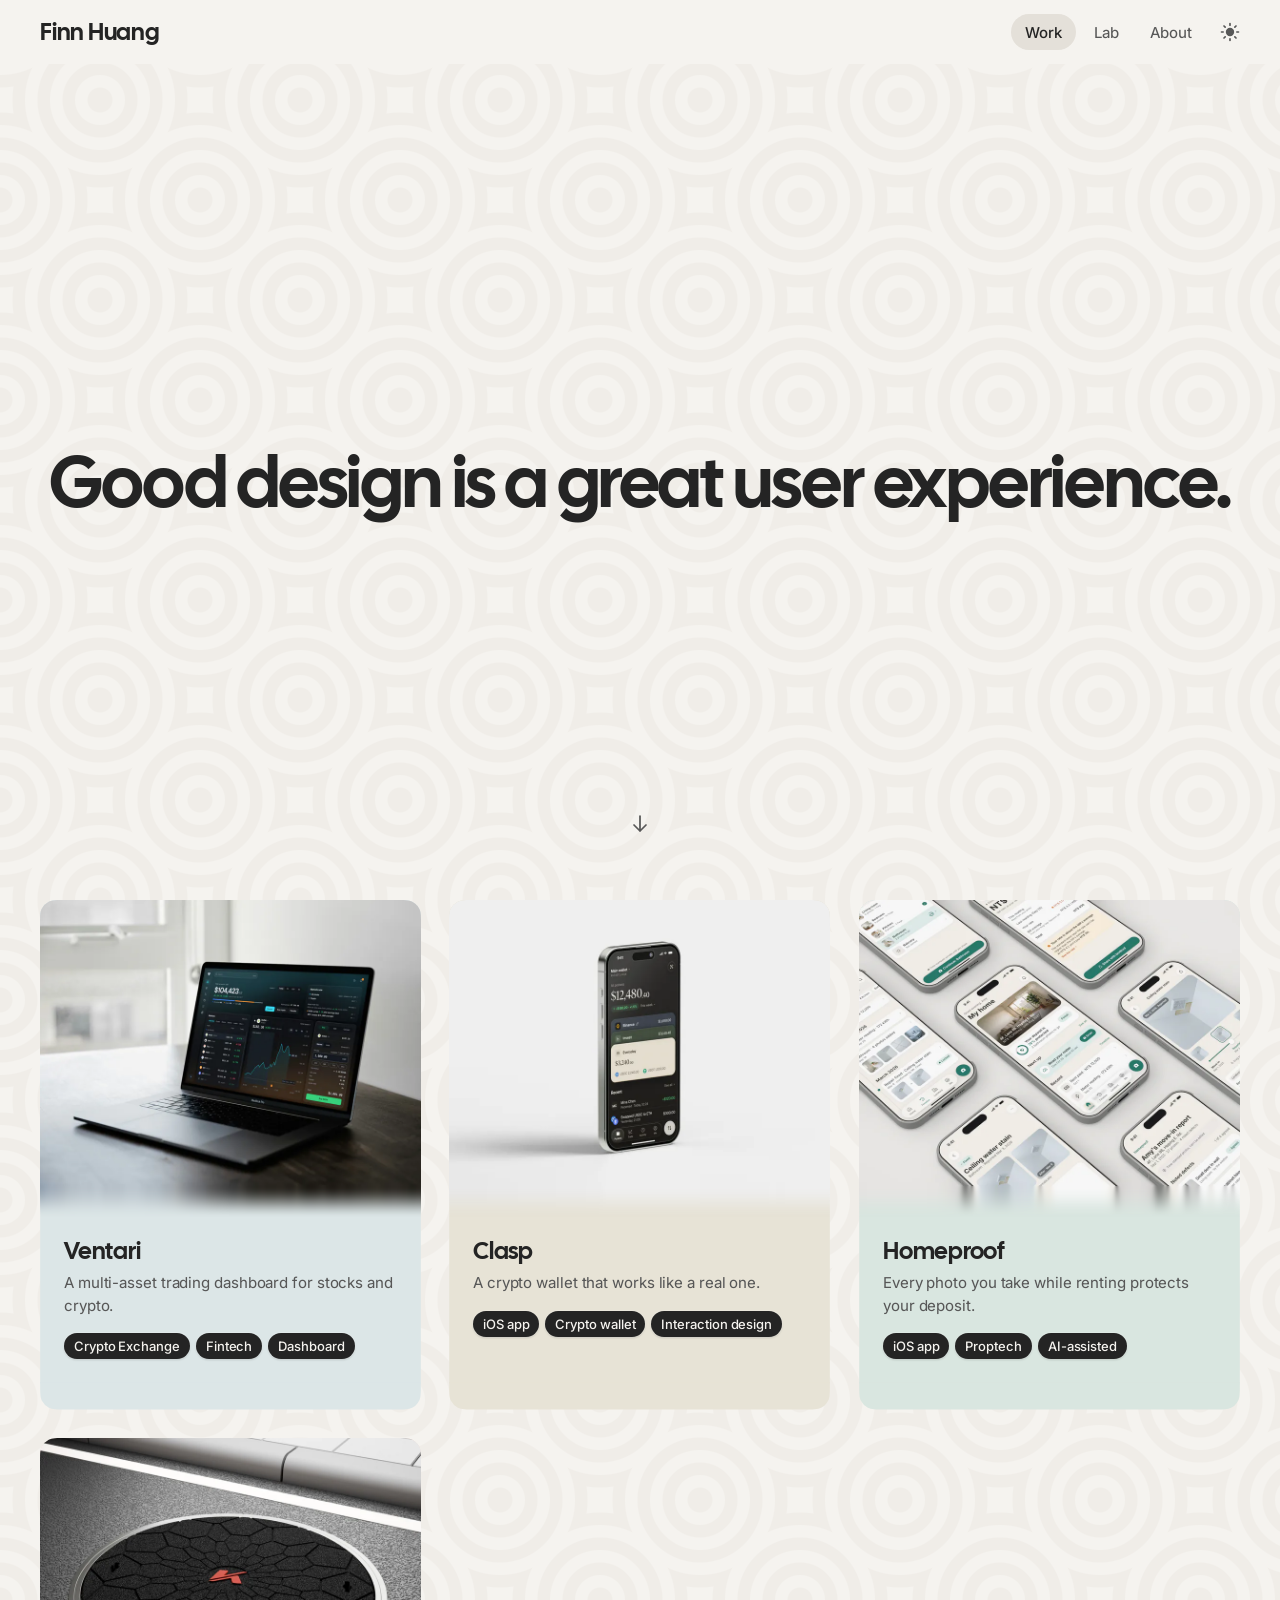
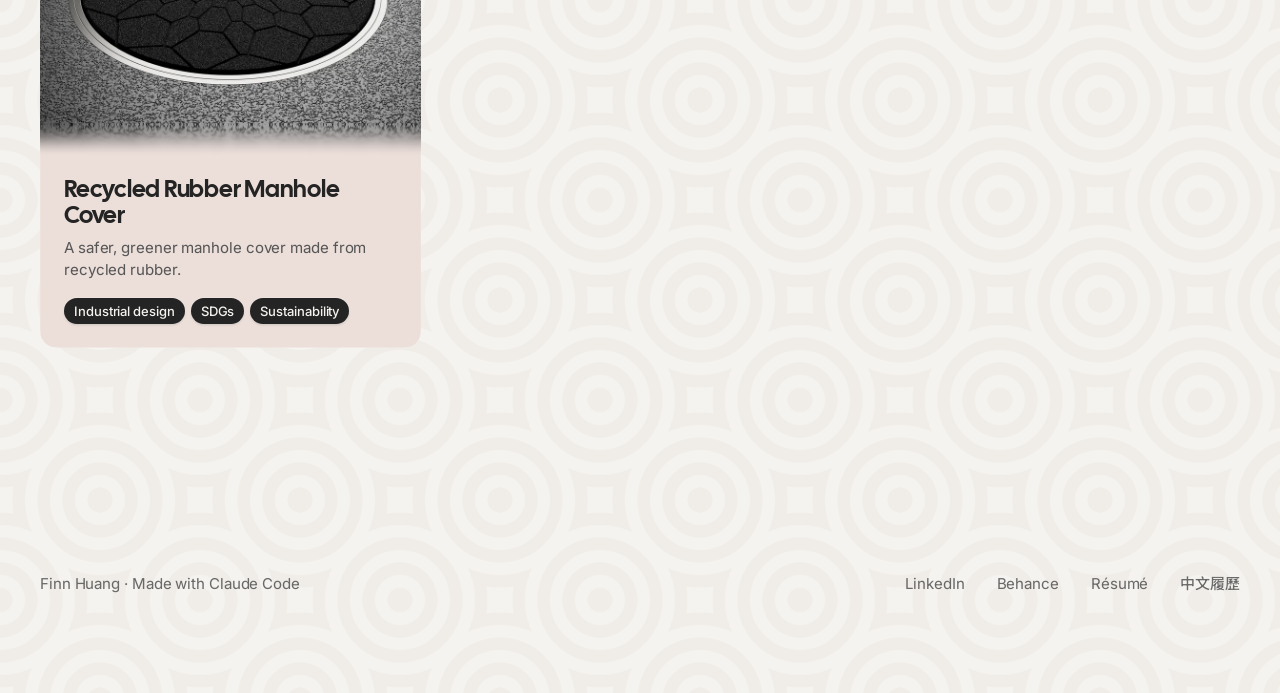
==== commit c58c2477: "Home headline wave, background pattern, accent update, footer underline - Accent split into --accent" ====
--- a/index.html
+++ b/index.html
@@ -33,6 +33,8 @@
 <script type="module" src="/assets/js/home.js"></script>
 </head>
 <body>
+  <!-- Background pattern (§4.1): resting layer + pointer spotlight, drawn behind everything. -->
+  <div class="home-bg" aria-hidden="true"><div class="home-bg__rest"></div><div class="home-bg__lit"></div></div>
   <a class="skip-link" href="#main">Skip to content</a>
 
   <!-- Navigation bar: identical on every page; only aria-current moves. -->
@@ -63,10 +65,10 @@
   <main id="main" class="page">
     <h1 class="visually-hidden">Work</h1>
 
-    <!-- Opening (§4.1): two statements, switching every 5s with a split-flap animation. -->
+    <!-- Opening (§4.1): "Good design is" + a phrase that changes every 3.5s with a split-flap wave. -->
     <section class="opening" aria-label="Opening">
       <div class="container">
-        <p class="opening__statement" data-page-enter data-flap='["Small details, big feelings.", "Quiet design, clear intent."]'>Small details, big feelings.</p>
+        <p class="opening__statement" data-page-enter data-flap-static="Good design is" data-flap='["a great user experience.", "intuitive to use.", "easy to understand.", "accessible to all."]'>Good design is a great user experience.</p>
       </div>
       <!-- Scroll hint: fades in 2s after arrival, fades out as soon as the page scrolls. -->
       <svg class="scroll-hint" viewBox="0 0 24 24" aria-hidden="true"><path d="M12 4v15M6 13l6 6 6-6"/></svg>
--- a/assets/css/tokens.css
+++ b/assets/css/tokens.css
@@ -34,7 +34,10 @@
 @property --ink          { syntax: "<color>"; inherits: true; initial-value: #242424; }
 @property --ink-2        { syntax: "<color>"; inherits: true; initial-value: #575757; }
 @property --ink-3        { syntax: "<color>"; inherits: true; initial-value: #696969; }
-@property --accent       { syntax: "<color>"; inherits: true; initial-value: #C2410C; }
+@property --accent       { syntax: "<color>"; inherits: true; initial-value: #E14D0A; }
+@property --accent-text  { syntax: "<color>"; inherits: true; initial-value: #CB3D00; }
+@property --pattern      { syntax: "<color>"; inherits: true; initial-value: #F0EDE8; }
+@property --pattern-lit  { syntax: "<color>"; inherits: true; initial-value: #ECE9E4; }
 @property --card-ventari       { syntax: "<color>"; inherits: true; initial-value: #DCE6E7; }
 @property --card-clasp         { syntax: "<color>"; inherits: true; initial-value: #E7E3D6; }
 @property --card-homeproof     { syntax: "<color>"; inherits: true; initial-value: #D9E6E0; }
@@ -50,7 +53,10 @@
   --ink: #242424;
   --ink-2: #575757;
   --ink-3: #696969;
-  --accent: #C2410C;
+  --accent: #E14D0A;        /* lines, dots, underlines, shapes */
+  --accent-text: #CB3D00;   /* orange text, and orange fills that carry text (markers) */
+  --pattern: #F0EDE8;       /* Home background pattern, resting (§4.1) */
+  --pattern-lit: #ECE9E4;   /* Home background pattern under the pointer */
 
   /* Project card tints (option A "Soft") */
   --card-ventari: #DCE6E7;
@@ -69,7 +75,8 @@
   --ink-light: #242424;                     /* light-mode colours, kept on the light panel */
   --ink-2-light: #575757;
   --ink-3-light: #696969;
-  --accent-light: #C2410C;
+  --accent-light: #E14D0A;
+  --accent-text-light: #CB3D00;
   --marker-ink-light: #FFFFFF;
   --card-shadow-near: rgb(0 0 0 / .06);     /* lifted card (§4.2) */
   --card-shadow-far: rgb(0 0 0 / .12);
@@ -89,6 +96,7 @@
     --bg var(--theme-dur) var(--theme-ease), --surface var(--theme-dur) var(--theme-ease), --line var(--theme-dur) var(--theme-ease),
     --nav-selected var(--theme-dur) var(--theme-ease), --ink var(--theme-dur) var(--theme-ease), --ink-2 var(--theme-dur) var(--theme-ease),
     --ink-3 var(--theme-dur) var(--theme-ease), --accent var(--theme-dur) var(--theme-ease),
+    --accent-text var(--theme-dur) var(--theme-ease), --pattern var(--theme-dur) var(--theme-ease), --pattern-lit var(--theme-dur) var(--theme-ease),
     --card-ventari var(--theme-dur) var(--theme-ease), --card-clasp var(--theme-dur) var(--theme-ease),
     --card-homeproof var(--theme-dur) var(--theme-ease), --card-manhole-cover var(--theme-dur) var(--theme-ease);
 
@@ -150,7 +158,10 @@
   --ink: #E6E6E6;
   --ink-2: #B0B0B0;
   --ink-3: #8C8C8C;
-  --accent: #FB8A5C;
+  --accent: #FF7A3D;
+  --accent-text: #FF7A3D;
+  --pattern: #1B1A18;
+  --pattern-lit: #24221F;
   --card-ventari: #1C2527;
   --card-clasp: #25241E;
   --card-homeproof: #1B2622;
--- a/assets/css/site.css
+++ b/assets/css/site.css
@@ -40,6 +40,9 @@
 
 :focus { outline: none; }
 :focus-visible { outline: 2px solid var(--accent); outline-offset: 2px; }
+
+/* Selected text: the accent at about 20%, text stays primary (§2). */
+::selection { background: color-mix(in srgb, var(--accent) 20%, transparent); color: var(--ink); }
 
 .visually-hidden {
   position: absolute;
@@ -281,6 +284,26 @@
   display: block;
   border-radius: 4px;
 }
+/* Underline (§3): 1px accent that grows from the left over 0.5s on hover and keyboard focus,
+   and shrinks back to the left on leave (same curve). Transform only, so nothing shifts. */
+.site-footer__link::before {
+  content: "";
+  position: absolute;
+  left: 0; right: 0; bottom: 0;
+  height: 1px;
+  background: var(--accent);
+  transform: scaleX(0);
+  transform-origin: left center;
+  transition: transform 500ms cubic-bezier(.65, 0, .35, 1);
+  pointer-events: none;
+}
+.site-footer__link:focus-visible::before { transform: scaleX(1); }
+@media (hover: hover) {
+  .site-footer__link:hover::before { transform: scaleX(1); }
+}
+@media (prefers-reduced-motion: reduce) {
+  .site-footer__link::before { transition: none; }
+}
 .site-footer__link::after {           /* taller hit area */
   content: "";
   position: absolute;
--- a/assets/css/home.css
+++ b/assets/css/home.css
@@ -1,4 +1,49 @@
 /* Home (Work): opening statements and project cards. Rules: site-design-system.md §4, §8. */
+
+/* ---------- Background pattern (§4.1): a 200px tile used as a mask, coloured by CSS.
+   The resting layer covers the whole page; the spotlight (home.js) is a small square that
+   follows the pointer, showing the same tile in a stronger colour through a radial fade.
+   The body is see-through here (html paints the same --bg), so the layer can sit behind
+   everything at z-index -1 without changing any other stacking. ---------- */
+body { position: relative; background: transparent; }
+.home-bg {
+  position: absolute;
+  inset: 0;
+  z-index: -1;
+  overflow: hidden;
+  pointer-events: none;
+}
+.home-bg__rest,
+.home-bg__lit {
+  position: absolute;
+  -webkit-mask-image: url("/assets/img/home-pattern-tile.png");
+          mask-image: url("/assets/img/home-pattern-tile.png");
+  -webkit-mask-size: 200px 200px;
+          mask-size: 200px 200px;
+}
+.home-bg__rest { inset: 0; background: var(--pattern); }
+.home-bg__lit {
+  --r: 160px;
+  top: 0; left: 0;
+  width: calc(var(--r) * 2); height: calc(var(--r) * 2);
+  display: none;
+  background: var(--pattern-lit);
+  -webkit-mask-image: url("/assets/img/home-pattern-tile.png"), radial-gradient(circle var(--r), #000 60%, transparent 100%);
+          mask-image: url("/assets/img/home-pattern-tile.png"), radial-gradient(circle var(--r), #000 60%, transparent 100%);
+  -webkit-mask-size: 200px 200px, 100% 100%;
+          mask-size: 200px 200px, 100% 100%;
+  -webkit-mask-repeat: repeat, no-repeat;
+          mask-repeat: repeat, no-repeat;
+  -webkit-mask-composite: source-in;
+          mask-composite: intersect;
+  opacity: 0;
+  transition: opacity 200ms ease;
+  will-change: transform;
+}
+@media (hover: hover) and (pointer: fine) {
+  .home-bg__lit { display: block; }
+  .home-bg__lit.is-on { opacity: 1; }
+}
 
 /* ---------- Opening: one statement, centred, filling the first screen (§2 pacing, §4.1) ---------- */
 .opening {
@@ -20,21 +65,21 @@
   text-wrap: balance;
 }
 
-/* Scroll hint: a faint small arrow at the bottom centre of the first screen.
+/* Scroll hint: a small arrow (24px, --ink-2) at the bottom centre of the first screen.
    home.js shows it 2s after arrival (fades in while settling 8px down into place, on
    spring-enter) and hides it as soon
    as the page scrolls (200ms fade). Reduced motion: fade only. */
 .scroll-hint {
   position: absolute;
   left: 50%;
-  bottom: 32px;
-  width: 20px; height: 20px;
-  margin-left: -10px;
+  bottom: 64px;
+  width: 24px; height: 24px;
+  margin-left: -12px;
   overflow: visible;
   pointer-events: none;
   fill: none;
-  stroke: var(--ink-3);
-  stroke-width: 1.5;
+  stroke: var(--ink-2);
+  stroke-width: 1.75;
   stroke-linecap: round;
   stroke-linejoin: round;
   opacity: 0;
@@ -42,7 +87,7 @@
   transition: opacity 200ms ease, transform 200ms ease;
 }
 .scroll-hint.is-on {
-  opacity: .5;
+  opacity: 1;
   transform: none;
   transition:
     opacity var(--spring-enter-dur) var(--spring-enter),
@@ -54,12 +99,12 @@
 
 /* Split-flap board (built by /assets/js/flap.js). Every character is its own layer,
    drawn at the position the browser gives it in normal text. */
-.flap { position: relative; display: block; width: 100%; }
+.flap { position: relative; display: block; width: 100%; margin-inline: auto; }
 .flap__g {
   position: absolute;
   top: 0; left: 0;
   display: block;
-  height: calc(var(--hero-size) * var(--hero-lh));
+  height: calc(1em * var(--hero-lh));    /* font size may be lowered by flap.js to fit */
   white-space: pre;
   transform-origin: 50% 50%;            /* the hinge runs through the middle of the line */
   backface-visibility: hidden;
@@ -76,8 +121,13 @@
   visibility: hidden;
   pointer-events: none;
 }
-.flap__measure-statement { position: absolute; top: 0; left: 0; right: 0; display: block; }
-.flap__measure-half { display: block; }
+/* Wide: the sentence on one line, never wrapping. Narrow: the phrase on its own line. */
+.flap__measure-sentence { position: absolute; top: 0; left: 0; display: block; white-space: nowrap; }
+.flap__measure-phrase { white-space: nowrap; }
+@media (max-width: 767.98px) {
+  .flap__measure-sentence { right: 0; text-align: center; }
+  .flap__measure-static, .flap__measure-phrase { display: block; width: fit-content; margin-inline: auto; }
+}
 
 /* ---------- Project grid (§4.2): max 3 per row, all cards the same height ---------- */
 .work { padding-bottom: var(--section-gap); }
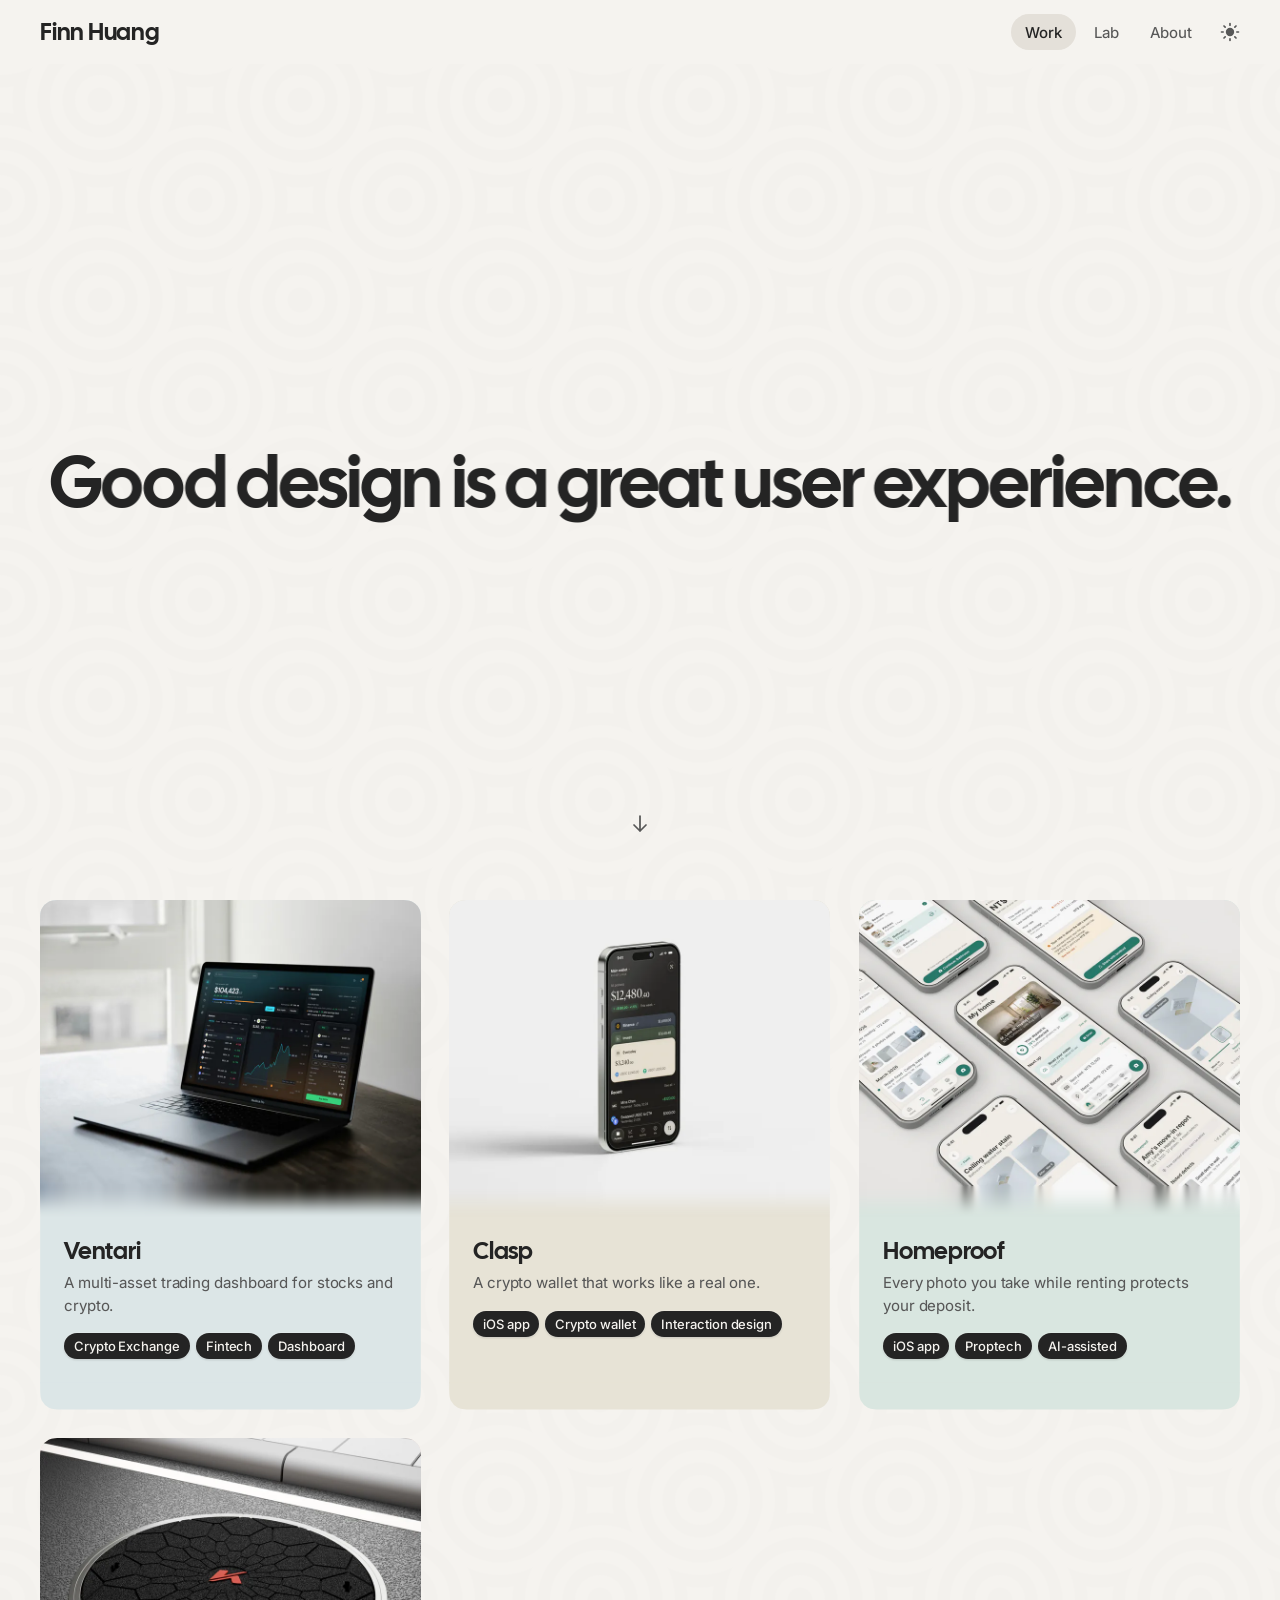
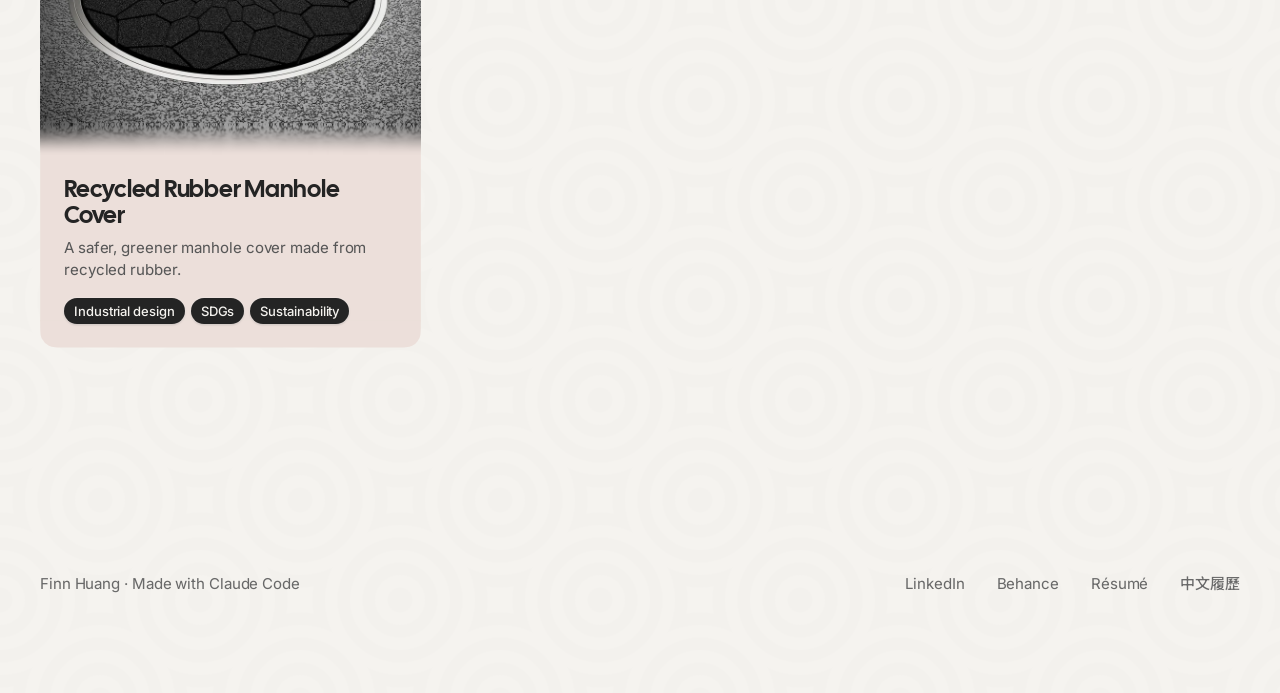
==== commit ca54ef7c: "Home headline: switch every 3s Co-Authored-By: Claude Opus 5.5 <noreply@anthropic.com>" ====
--- a/index.html
+++ b/index.html
@@ -65,7 +65,7 @@
   <main id="main" class="page">
     <h1 class="visually-hidden">Work</h1>
 
-    <!-- Opening (§4.1): "Good design is" + a phrase that changes every 3.5s with a split-flap wave. -->
+    <!-- Opening (§4.1): "Good design is" + a phrase that changes every 3s with a split-flap wave. -->
     <section class="opening" aria-label="Opening">
       <div class="container">
         <p class="opening__statement" data-page-enter data-flap-static="Good design is" data-flap='["a great user experience.", "intuitive to use.", "easy to understand.", "accessible to all."]'>Good design is a great user experience.</p>
--- a/assets/css/tokens.css
+++ b/assets/css/tokens.css
@@ -36,8 +36,8 @@
 @property --ink-3        { syntax: "<color>"; inherits: true; initial-value: #696969; }
 @property --accent       { syntax: "<color>"; inherits: true; initial-value: #E14D0A; }
 @property --accent-text  { syntax: "<color>"; inherits: true; initial-value: #CB3D00; }
-@property --pattern      { syntax: "<color>"; inherits: true; initial-value: #F0EDE8; }
-@property --pattern-lit  { syntax: "<color>"; inherits: true; initial-value: #ECE9E4; }
+@property --pattern      { syntax: "<color>"; inherits: true; initial-value: #F3F1ED; }
+@property --pattern-lit  { syntax: "<color>"; inherits: true; initial-value: #F0EDE8; }
 @property --card-ventari       { syntax: "<color>"; inherits: true; initial-value: #DCE6E7; }
 @property --card-clasp         { syntax: "<color>"; inherits: true; initial-value: #E7E3D6; }
 @property --card-homeproof     { syntax: "<color>"; inherits: true; initial-value: #D9E6E0; }
@@ -55,8 +55,8 @@
   --ink-3: #696969;
   --accent: #E14D0A;        /* lines, dots, underlines, shapes */
   --accent-text: #CB3D00;   /* orange text, and orange fills that carry text (markers) */
-  --pattern: #F0EDE8;       /* Home background pattern, resting (§4.1) */
-  --pattern-lit: #ECE9E4;   /* Home background pattern under the pointer */
+  --pattern: #F3F1ED;       /* Home background pattern, resting: barely visible (§4.1) */
+  --pattern-lit: #F0EDE8;   /* Home background pattern under the pointer */
 
   /* Project card tints (option A "Soft") */
   --card-ventari: #DCE6E7;
@@ -160,8 +160,8 @@
   --ink-3: #8C8C8C;
   --accent: #FF7A3D;
   --accent-text: #FF7A3D;
-  --pattern: #1B1A18;
-  --pattern-lit: #24221F;
+  --pattern: #181716;
+  --pattern-lit: #1B1A18;
   --card-ventari: #1C2527;
   --card-clasp: #25241E;
   --card-homeproof: #1B2622;
--- a/assets/css/home.css
+++ b/assets/css/home.css
@@ -22,14 +22,15 @@
           mask-size: 200px 200px;
 }
 .home-bg__rest { inset: 0; background: var(--pattern); }
+/* Falloff (1 - t²)²: fades smoothly across the whole circle, no solid centre or hard rim. */
 .home-bg__lit {
   --r: 160px;
   top: 0; left: 0;
   width: calc(var(--r) * 2); height: calc(var(--r) * 2);
   display: none;
   background: var(--pattern-lit);
-  -webkit-mask-image: url("/assets/img/home-pattern-tile.png"), radial-gradient(circle var(--r), #000 60%, transparent 100%);
-          mask-image: url("/assets/img/home-pattern-tile.png"), radial-gradient(circle var(--r), #000 60%, transparent 100%);
+  -webkit-mask-image: url("/assets/img/home-pattern-tile.png"), radial-gradient(circle var(--r), rgb(0 0 0 / 1) 0%, rgb(0 0 0 / 0.969) 12.5%, rgb(0 0 0 / 0.879) 25%, rgb(0 0 0 / 0.739) 37.5%, rgb(0 0 0 / 0.563) 50%, rgb(0 0 0 / 0.371) 62.5%, rgb(0 0 0 / 0.191) 75%, rgb(0 0 0 / 0.055) 87.5%, rgb(0 0 0 / 0) 100%);
+          mask-image: url("/assets/img/home-pattern-tile.png"), radial-gradient(circle var(--r), rgb(0 0 0 / 1) 0%, rgb(0 0 0 / 0.969) 12.5%, rgb(0 0 0 / 0.879) 25%, rgb(0 0 0 / 0.739) 37.5%, rgb(0 0 0 / 0.563) 50%, rgb(0 0 0 / 0.371) 62.5%, rgb(0 0 0 / 0.191) 75%, rgb(0 0 0 / 0.055) 87.5%, rgb(0 0 0 / 0) 100%);
   -webkit-mask-size: 200px 200px, 100% 100%;
           mask-size: 200px 200px, 100% 100%;
   -webkit-mask-repeat: repeat, no-repeat;
